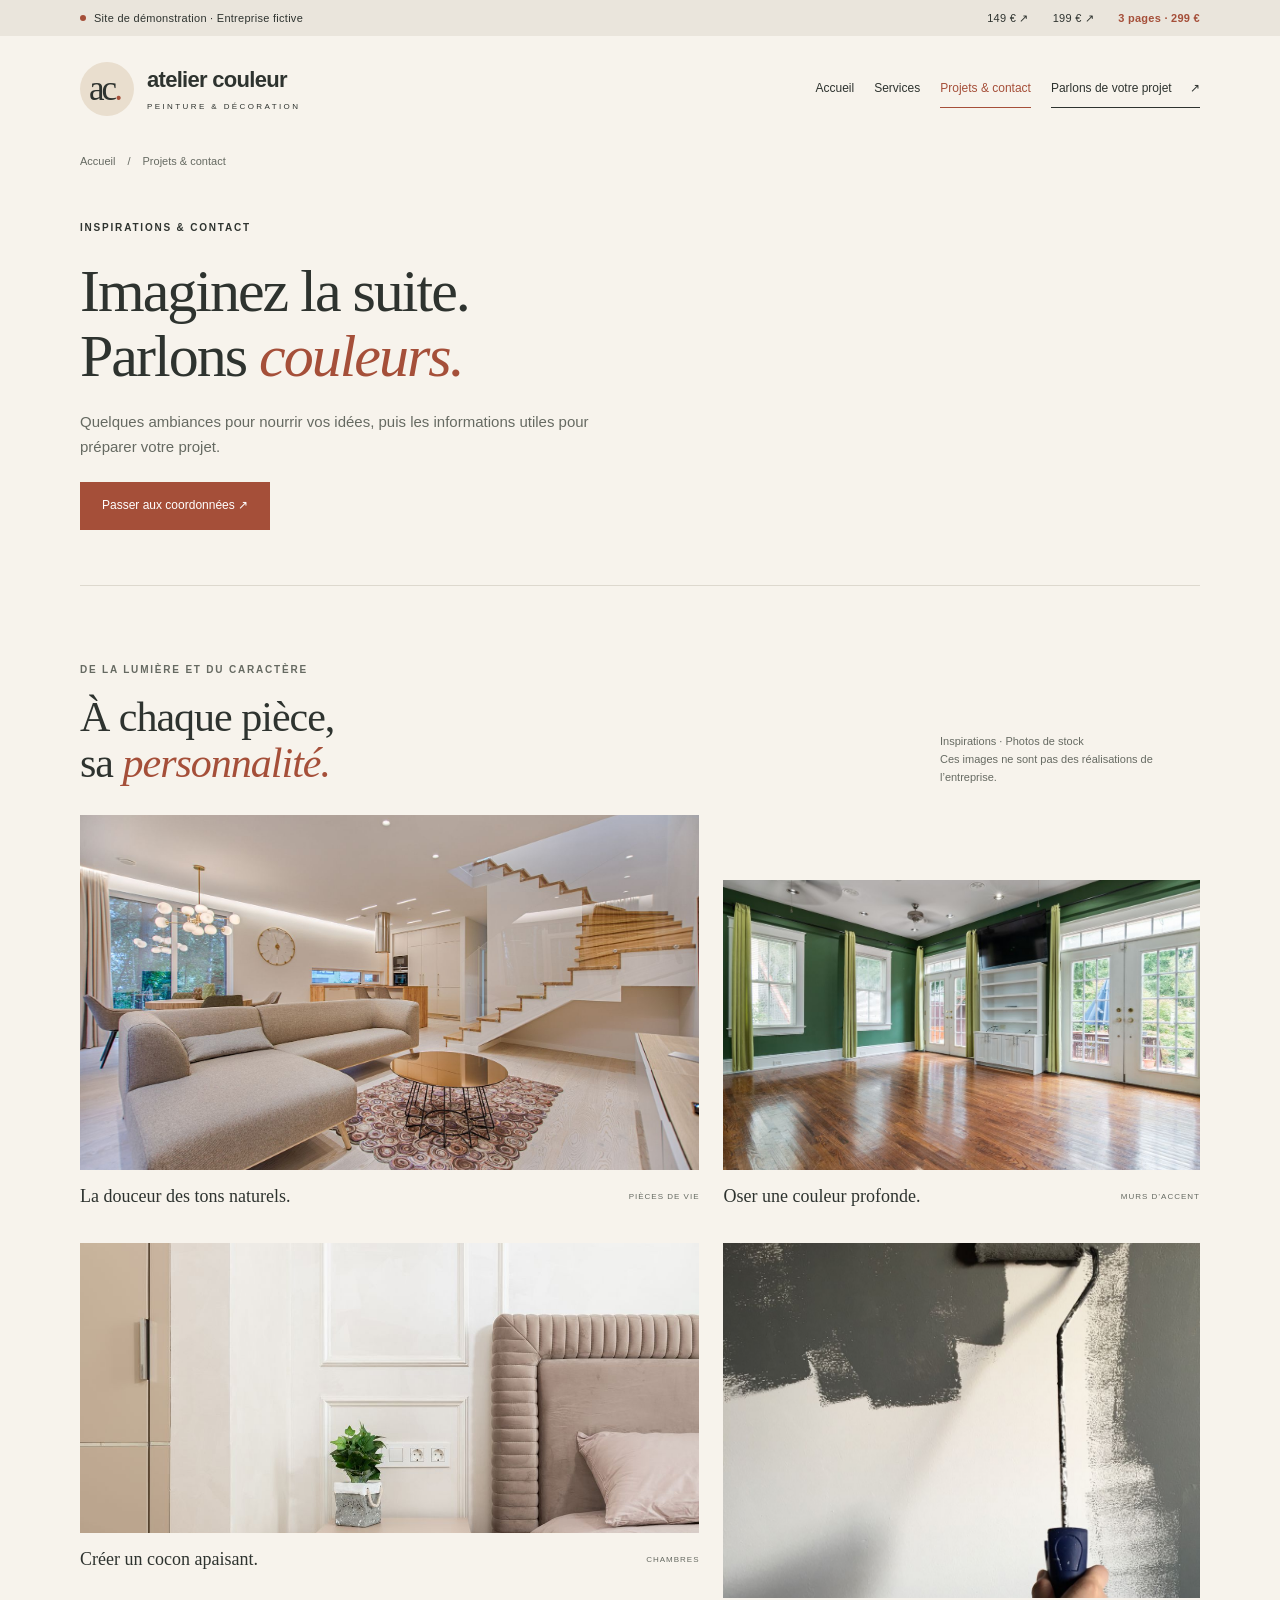
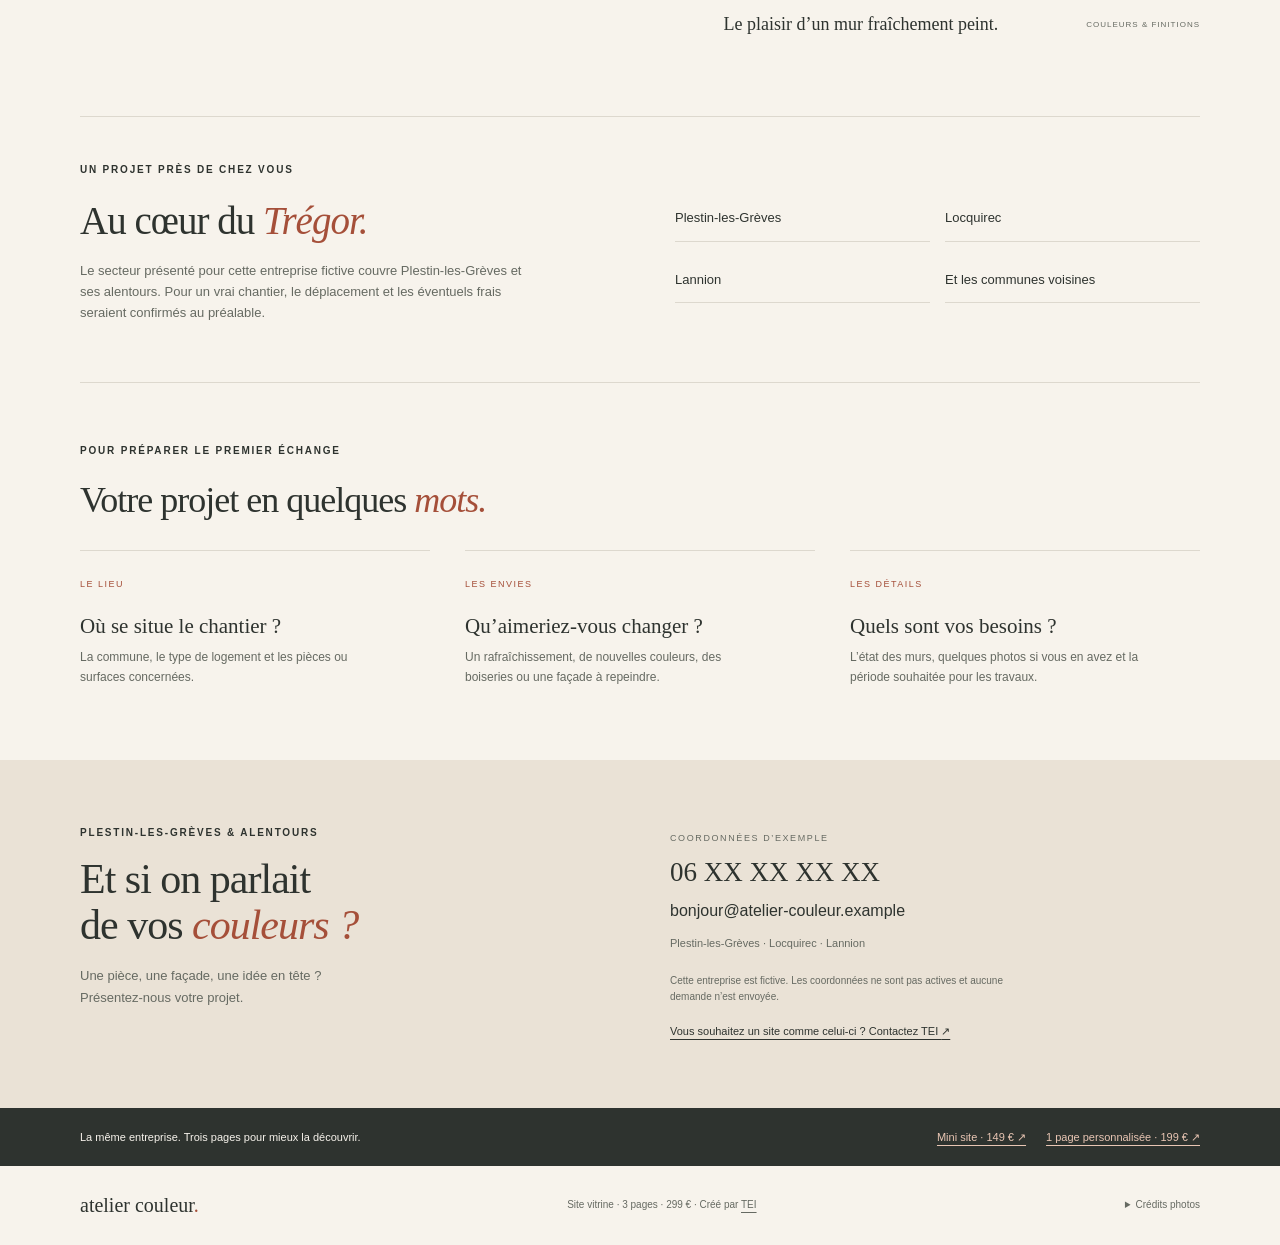
==== projets-contact.html @ 241e9d22 "Create three-page Atelier Couleur website demo" ====
<!doctype html>
<html lang="fr">
<head>
<meta charset="utf-8"><meta name="viewport" content="width=device-width, initial-scale=1">
<meta name="robots" content="noindex, nofollow">
<meta name="description" content="Atelier Couleur : démonstration d’un site vitrine de trois pages pour un peintre en bâtiment. Entreprise fictive, photos d’illustration.">
<meta name="theme-color" content="#f7f3ec">
<title>Atelier Couleur — Inspirations & contact · Peinture & décoration</title>
<link rel="icon" href="favicon.svg" type="image/svg+xml"><link rel="stylesheet" href="style.css">
</head>
<body>
<a class="skip" href="#main">Aller au contenu</a>
<div class="demo"><div class="wrap demo-inner"><span><span class="demo-dot"></span> Site de démonstration · Entreprise fictive</span><div class="demo-compare"><a href="https://ddelpha.github.io/atelier-couleur-mini/">149 € ↗</a><a href="https://ddelpha.github.io/atelier-couleur-personnalise/">199 € ↗</a><span class="current-package">3 pages · 299 €</span></div></div></div>
<header class="wrap header"><a class="brand" href="index.html" aria-label="Atelier Couleur, accueil"><span class="brand-icon" aria-hidden="true">ac<span>.</span></span><span>atelier couleur<small>PEINTURE & DÉCORATION</small></span></a><nav aria-label="Navigation principale"><a href="index.html" >Accueil</a><a href="services.html" >Services</a><a href="projets-contact.html" aria-current="page">Projets & contact</a><a class="nav-contact" href="projets-contact.html#contact">Parlons de votre projet <span aria-hidden="true">↗</span></a></nav></header>
<main id="main"><div class="wrap breadcrumb"><a href="index.html">Accueil</a><span aria-hidden="true">/</span><span>Projets & contact</span></div><section class="wrap page-intro"><p class="eyebrow">INSPIRATIONS & CONTACT</p><h1>Imaginez la suite.<br>Parlons <em>couleurs.</em></h1><p class="intro">Quelques ambiances pour nourrir vos idées, puis les informations utiles pour préparer votre projet.</p><a class="button" href="#contact">Passer aux coordonnées ↗</a></section><section class="wrap inspiration personalised-section" id="apercu"><div class="gallery-heading"><div><p class="eyebrow">DE LA LUMIÈRE ET DU CARACTÈRE</p><h2>À chaque pièce,<br>sa <em>personnalité.</em></h2></div><p>Inspirations · Photos de stock<br>Ces images ne sont pas des réalisations de l’entreprise.</p></div><div class="gallery expanded-gallery"><figure class="gallery-wide"><img src="images/interior.jpg" alt="Salon lumineux aux murs clairs et mobilier naturel — inspiration" width="1600" height="1029" loading="lazy"><figcaption><span>La douceur des tons naturels.</span><small>PIÈCES DE VIE</small></figcaption></figure><figure><img src="images/green-room.jpg" alt="Pièce vide avec murs verts et parquet en bois — inspiration" width="1200" height="800" loading="lazy"><figcaption><span>Oser une couleur profonde.</span><small>MURS D’ACCENT</small></figcaption></figure><figure><img src="images/bedroom.jpg" alt="Chambre aux teintes douces, lit et table de chevet — inspiration" width="1200" height="800" loading="lazy"><figcaption><span>Créer un cocon apaisant.</span><small>CHAMBRES</small></figcaption></figure><figure class="gallery-wide"><img src="images/roller.jpg" alt="Application de peinture grise au rouleau — photo d’illustration" width="1000" height="667" loading="lazy"><figcaption><span>Le plaisir d’un mur fraîchement peint.</span><small>COULEURS & FINITIONS</small></figcaption></figure></div></section>
<section class="wrap area-section"><div><p class="eyebrow">UN PROJET PRÈS DE CHEZ VOUS</p><h2>Au cœur du <em>Trégor.</em></h2><p>Le secteur présenté pour cette entreprise fictive couvre Plestin-les-Grèves et ses alentours. Pour un vrai chantier, le déplacement et les éventuels frais seraient confirmés au préalable.</p></div><div class="area-towns"><span>Plestin-les-Grèves</span><span>Locquirec</span><span>Lannion</span><span>Et les communes voisines</span></div></section><section class="wrap enquiry-prep"><p class="eyebrow">POUR PRÉPARER LE PREMIER ÉCHANGE</p><h2>Votre projet en quelques <em>mots.</em></h2><div class="process-steps"><article><span>LE LIEU</span><h3>Où se situe le chantier ?</h3><p>La commune, le type de logement et les pièces ou surfaces concernées.</p></article><article><span>LES ENVIES</span><h3>Qu’aimeriez-vous changer ?</h3><p>Un rafraîchissement, de nouvelles couleurs, des boiseries ou une façade à repeindre.</p></article><article><span>LES DÉTAILS</span><h3>Quels sont vos besoins ?</h3><p>L’état des murs, quelques photos si vous en avez et la période souhaitée pour les travaux.</p></article></div></section><section class="contact" id="contact"><div class="wrap contact-inner"><div><p class="eyebrow">PLESTIN-LES-GRÈVES & ALENTOURS</p><h2>Et si on parlait<br>de vos <em>couleurs ?</em></h2><p>Une pièce, une façade, une idée en tête ?<br>Présentez-nous votre projet.</p></div><div class="contact-details"><p class="contact-label">COORDONNÉES D’EXEMPLE</p><p class="contact-value">06 XX XX XX XX</p><p class="contact-email">bonjour@atelier-couleur.example</p><p class="contact-area">Plestin-les-Grèves · Locquirec · Lannion</p><p class="contact-demo">Cette entreprise est fictive. Les coordonnées ne sont pas actives et aucune demande n’est envoyée.</p><a class="real-link" href="https://treger-electricite-informatique.fr/contact.html#contact-form-title">Vous souhaitez un site comme celui-ci ? Contactez TEI <span aria-hidden="true">↗</span></a></div></div></section>
<aside class="compare-footer"><div class="wrap"><span>La même entreprise. Trois pages pour mieux la découvrir.</span><div><a href="https://ddelpha.github.io/atelier-couleur-mini/">Mini site · 149 € ↗</a><a href="https://ddelpha.github.io/atelier-couleur-personnalise/">1 page personnalisée · 199 € ↗</a></div></div></aside></main><footer class="wrap footer"><a class="footer-brand" href="index.html">atelier couleur<span>.</span></a><p>Site vitrine · 3 pages · 299 € · Créé par <a href="https://treger-electricite-informatique.fr/sites-web.html">TEI</a></p><details><summary>Crédits photos</summary><p>Photos de stock Pexels : <a href="https://www.pexels.com/photo/interior-design-of-a-house-1571460/">intérieur</a>, <a href="https://www.pexels.com/photo/man-painting-the-wall-6474471/">peinture</a>, <a href="https://www.pexels.com/photo/person-holding-paint-roller-while-painting-the-wall-994164/">rouleau</a>. <a href="https://www.pexels.com/photo/empty-living-room-with-wooden-floor-and-green-walls-5353938/">pièce verte</a>, <a href="https://www.pexels.com/photo/stylish-interior-of-bedroom-in-modern-apartment-6636262/">chambre</a>. Utilisées à titre d’illustration.</p></details></footer>
</body></html>
---- style.css ----
:root{--cream:#f7f3ec;--paper:#fffdf9;--ink:#2e332f;--muted:#666a62;--terra:#a54f39;--line:#ddd8ce;--sand:#e9dece}*{box-sizing:border-box}html{scroll-behavior:smooth;scroll-padding-top:24px}body{margin:0;background:var(--cream);color:var(--ink);font-family:Arial,Helvetica,sans-serif;font-size:16px;line-height:1.65}a{color:inherit;text-underline-offset:4px}a:focus-visible,summary:focus-visible{outline:3px solid var(--terra);outline-offset:5px}.wrap{width:min(1120px,calc(100% - 64px));margin:auto}.skip{position:absolute;top:-100px;background:white;padding:12px;z-index:5}.skip:focus{top:0}.demo{background:#eae5dc;font-size:11px;letter-spacing:.025em}.demo-inner{display:flex;justify-content:space-between;align-items:center;gap:16px;padding-block:9px}.demo-inner>span{display:flex;align-items:center;gap:8px}.demo a{text-decoration:none}.demo-dot{width:6px;height:6px;border-radius:50%;background:var(--terra)}.header{display:flex;align-items:center;justify-content:space-between;gap:24px;padding-block:26px}.brand{display:flex;align-items:center;gap:13px;text-decoration:none;font-weight:600;font-size:22px;letter-spacing:-.7px;line-height:1.2}.brand-icon{font-family:Georgia,serif;font-size:35px;background:var(--sand);width:54px;height:54px;display:flex;align-items:center;justify-content:center;border-radius:50%;font-weight:400;letter-spacing:-3px;padding-right:5px}.brand-icon span{color:var(--terra)}.brand small{display:block;font-size:8px;letter-spacing:2.4px;font-weight:400;margin-top:8px}.header nav{display:flex;gap:28px;align-items:center;font-size:12px}.header nav a{text-decoration:none}.nav-contact{border-bottom:1px solid var(--ink);padding-block:8px}.nav-contact span{margin-left:15px}.hero{display:grid;grid-template-columns:1fr 1fr;gap:44px;align-items:center;padding-block:32px 58px}.eyebrow{font-size:10px;font-weight:600;letter-spacing:1.8px;margin:0 0 22px;display:flex;align-items:center;gap:8px}.eyebrow>span{width:7px;height:7px;background:var(--terra);border-radius:50%}h1,h2,h3,p,figure{margin-top:0}h1,h2{font-family:Georgia,'Times New Roman',serif;font-weight:400;line-height:1.08;letter-spacing:-2px}h1{font-size:clamp(44px,4.7vw,64px);margin-bottom:22px}em{color:var(--terra);font-weight:400}.intro{font-size:15px;color:var(--muted);max-width:365px;margin-bottom:26px}.button{display:inline-flex;gap:32px;align-items:center;background:var(--terra);color:white;text-decoration:none;padding:13px 21px;font-size:12px;border:1px solid var(--terra)}.button:hover{background:#843d2b}.hero-note{font-size:11px;color:var(--muted);margin:10px 0 30px}.swatches{display:flex;align-items:center;gap:5px}.swatches>span{background:var(--swatch);width:24px;height:24px;border-radius:50%;border:1px solid #0000000d}.swatches small{margin-left:10px;font-size:10px;color:var(--muted)}.hero-image{margin:0;position:relative;height:440px}.hero-image img{width:100%;height:100%;object-fit:cover;object-position:47% center;border-radius:120px 3px 3px 3px}.hero-image figcaption{position:absolute;left:24px;right:24px;bottom:20px;display:flex;justify-content:space-between;align-items:center;gap:14px;background:var(--paper);padding:13px 18px;font-family:Georgia,serif;font-size:15px}.hero-image figcaption>span:last-child{font-family:Arial;font-size:20px;color:var(--terra)}.services{border-top:1px solid var(--line);display:grid;grid-template-columns:1fr 1fr;gap:60px;padding-block:48px}.section-intro .eyebrow{margin-bottom:15px}h2{font-size:36px;margin-bottom:17px;letter-spacing:-1px}.section-intro>p:last-child{font-size:13px;color:var(--muted);max-width:360px;margin-bottom:0}.service-list article{display:flex;gap:18px;border-bottom:1px solid var(--line);padding:18px 0}.service-list article:first-child{padding-top:0}.number{font-size:10px;color:var(--terra);padding-top:4px}h3{font-size:15px;font-weight:500;margin-bottom:5px}.service-list p{font-size:12px;color:var(--muted);margin-bottom:0;max-width:345px}.service-mark{margin-left:auto;color:var(--terra);font-size:18px}.inspiration{padding-block:10px 55px}.gallery-heading{display:flex;justify-content:space-between;align-items:baseline;gap:16px;margin-bottom:18px}.gallery-heading h2{font-size:28px;margin:0}.gallery-heading p{font-size:10px;color:var(--muted);margin:0}.gallery{display:grid;grid-template-columns:1.2fr 1fr;gap:22px}.gallery figure{margin:0}.gallery img{width:100%;height:240px;object-fit:cover;display:block}.gallery figure:first-child img{object-position:center 50%}.gallery figcaption{display:flex;justify-content:space-between;align-items:center;gap:10px;padding-top:12px;font-family:Georgia,serif;font-size:17px}.gallery figcaption small{font-family:Arial;font-size:8px;letter-spacing:1px;color:var(--muted)}.contact{background:#eae2d6}.contact-inner{display:grid;grid-template-columns:1fr 1fr;gap:60px;padding-block:43px}.contact h2{font-size:42px}.contact .eyebrow{margin-bottom:16px}.contact p:not(.eyebrow){margin-bottom:10px}.contact-inner>div:first-child>p:last-child{font-size:13px;color:var(--muted)}.contact-details{padding-top:6px}.contact-label{font-size:9px;letter-spacing:1.6px;color:var(--muted)}.contact-value{font-family:Georgia,serif;font-size:27px;line-height:1.2}.contact-email{font-size:16px;overflow-wrap:anywhere}.contact-area{font-size:11px;color:var(--muted)}.contact-demo{font-size:10px;color:var(--muted);max-width:350px;margin-top:20px}.real-link{display:inline-block;font-size:11px;margin-top:6px}.footer{padding-block:23px;display:flex;gap:20px;align-items:center;justify-content:space-between;font-size:10px;color:var(--muted)}.footer p{margin:0}.footer-brand{font-family:Georgia,serif;font-size:20px;color:var(--ink)}.footer-brand>span{color:var(--terra)}.footer details{position:relative}.footer summary{cursor:pointer}.footer details p{position:absolute;bottom:28px;right:0;background:var(--paper);border:1px solid var(--line);padding:16px;width:260px;box-shadow:0 3px 20px #0001}@media(min-width:1500px){.hero{padding-top:45px}}@media(max-width:800px){.wrap{width:calc(100% - 40px)}.header nav{gap:18px}.header nav>a:not(.nav-contact){display:none}.hero{gap:24px}.hero-image{height:370px}h1{font-size:44px}.services,.contact-inner{gap:30px}.gallery-heading{display:block}.gallery-heading p{margin-top:8px}.gallery figcaption{align-items:flex-start;flex-direction:column;gap:0}.gallery img{height:210px}}@media(max-width:580px){.demo-inner{flex-wrap:wrap;gap:3px;font-size:9px;padding-block:7px}.header{padding-block:20px}.brand{font-size:19px;gap:9px}.brand-icon{width:43px;height:43px;font-size:29px}.brand small{font-size:6px;letter-spacing:1.9px}.header nav{font-size:10px}.nav-contact{max-width:100px;line-height:1.45}.nav-contact span{margin-left:0}.hero{grid-template-columns:1fr;padding-top:15px;padding-bottom:33px;gap:28px}h1{font-size:48px}.hero-copy .eyebrow{font-size:9px}.intro{max-width:100%}.swatches{margin-top:22px}.hero-note{margin-bottom:15px}.hero-image{height:305px}.hero-image img{border-top-left-radius:85px}.hero-image figcaption{left:15px;right:15px;bottom:15px;font-size:14px}.services{grid-template-columns:1fr;gap:25px;padding-block:32px}.section-intro>p:last-child{max-width:100%}.gallery{gap:13px;grid-template-columns:1fr 1fr}.gallery img{height:175px}.gallery figcaption{font-size:15px;line-height:1.4}.gallery figcaption small{font-size:7px;margin-top:5px}.gallery-heading h2{font-size:27px}.inspiration{padding-bottom:32px}.contact-inner{grid-template-columns:1fr;gap:20px;padding-block:32px}.contact h2{font-size:40px}.contact-details{border-top:1px solid #cbc3b6;padding-top:20px}.footer{flex-wrap:wrap;gap:10px}.footer>p{order:3;width:100%}.footer details p{width:240px}}@media(prefers-reduced-motion:reduce){html{scroll-behavior:auto}}
/* Personalised one-page edition: same identity, more space for the business. */
.demo-compare{display:flex;align-items:center;gap:24px}.current-package{color:var(--terra);font-weight:600}.header nav{gap:22px}.hero{padding-bottom:65px;gap:54px}.hero-image{height:490px}.hero-image img{border-radius:150px 4px 4px 4px}.hero-image figcaption{padding:20px 22px;font-size:19px;line-height:1.4}.care-strip{background:var(--ink);color:var(--cream)}.care-strip .wrap{display:flex;align-items:center;justify-content:space-between;gap:25px;padding-block:19px;font-size:12px}.care-strip span{font-family:Georgia,serif;font-size:20px}.care-strip p{margin:0}.care-strip p:before{content:'·';color:#dbaa8e;margin-right:14px}.personalised-section{padding-block:76px}.services{border-top:0;gap:80px;grid-template-columns:.85fr 1.15fr}.section-intro h2{font-size:40px}.section-intro>p:last-of-type{font-size:14px;max-width:350px}.text-link{display:inline-block;margin-top:25px;font-size:12px}.service-list article{padding-block:25px}.service-list h3{font-family:Georgia,serif;font-size:23px;line-height:1.2}.service-list p{font-size:13px;max-width:none;line-height:1.8}.service-list ul{display:flex;gap:6px;flex-wrap:wrap;list-style:none;padding:0;margin:13px 0 0}.service-list li{background:#eae5dc;padding:4px 9px;font-size:9px;color:#54584f}.about-band{background:#eae2d6}.about-layout{display:grid;grid-template-columns:1fr 1fr;gap:75px;align-items:center;padding-block:60px}.about-layout figure{margin:0}.about-layout img{height:410px;width:100%;object-fit:cover;display:block;border-radius:3px 100px 3px 3px}.about-layout figcaption{font-size:9px;color:var(--muted);margin-top:8px}.about-copy h2{font-size:39px}.about-copy>p:not(.eyebrow){font-size:13px;color:#555c52;line-height:1.85}.about-signature{display:flex;gap:13px;align-items:center;margin-top:25px;font-size:15px}.about-signature small{display:block;font-size:8px;letter-spacing:1px;margin-top:3px}.about-signature .brand-icon{background:var(--cream)}.gallery-heading{align-items:flex-end;margin-bottom:28px}.gallery-heading h2{font-size:42px;line-height:1.1}.gallery-heading .eyebrow{margin-bottom:16px}.gallery-heading>p{max-width:260px;font-size:11px}.expanded-gallery{grid-template-columns:1.3fr 1fr;gap:32px 24px}.expanded-gallery figure:nth-child(3){grid-column:1}.expanded-gallery img{height:290px}.expanded-gallery figure:first-child img,.expanded-gallery figure:last-child img{height:355px}.expanded-gallery figure:nth-child(2){padding-top:65px}.expanded-gallery figure:nth-child(3){align-self:start}.expanded-gallery figcaption{font-size:18px}.expanded-gallery figcaption small{font-size:8px}.process{border-top:1px solid var(--line);padding-top:50px}.process-heading{display:flex;justify-content:space-between;align-items:baseline;gap:30px;margin-bottom:20px}.process-heading h2{font-size:37px}.process-steps{display:grid;grid-template-columns:repeat(3,1fr);gap:35px}.process-steps article{border-top:1px solid var(--line);padding-top:18px}.process-steps span{font-size:9px;letter-spacing:1.5px;color:var(--terra)}.process-steps h3{font-family:Georgia,serif;font-size:21px;margin-top:13px}.process-steps p{font-size:12px;color:var(--muted);max-width:290px}.faq-band{background:#eeebe4}.faq-layout{display:grid;grid-template-columns:1fr 1.1fr;gap:70px;padding-block:65px}.faq-layout h2{font-size:38px}.faq-layout>div>p:not(.eyebrow){font-size:12px;color:var(--muted)}.faq-list details{border-bottom:1px solid #d3cec4}.faq-list summary{list-style:none;cursor:pointer;display:flex;justify-content:space-between;gap:20px;padding:18px 0;font-size:14px}.faq-list summary::-webkit-details-marker{display:none}.faq-list summary:after{content:'+';color:var(--terra);font-size:20px;line-height:1}.faq-list details[open] summary:after{content:'−'}.faq-list details p{font-size:12px;color:var(--muted);line-height:1.85;padding-bottom:6px}.contact-inner{padding-block:65px}.compare-footer{background:var(--ink);color:var(--cream)}.compare-footer .wrap{display:flex;justify-content:space-between;gap:20px;padding-block:20px;font-size:11px}.compare-footer a{color:#e9c6b4}@media(max-width:850px){.header nav{gap:18px}.header nav>a[href="#apropos"]{display:none}.hero{gap:30px}.hero-image{height:420px}.services{gap:35px}.about-layout{gap:35px}.about-copy h2,.section-intro h2{font-size:34px}.expanded-gallery figcaption{flex-direction:column;align-items:flex-start;gap:3px}.faq-layout{gap:35px}}@media(max-width:580px){.demo-inner{gap:5px}.demo-compare{gap:15px;font-size:8px}.header nav{font-size:10px}.hero{padding-bottom:35px;gap:28px}.hero-image{height:330px}.hero-image img{border-top-left-radius:90px}.hero-image figcaption{font-size:17px;padding:15px}.care-strip .wrap{display:grid;grid-template-columns:1fr 1fr;gap:10px 8px;padding-block:18px;font-size:10px}.care-strip span{font-size:17px}.care-strip p:before{margin-right:7px}.personalised-section{padding-block:40px}.services{grid-template-columns:1fr;gap:30px}.section-intro h2{font-size:35px}.service-list article{padding-block:23px}.service-list h3{font-size:23px}.about-layout{grid-template-columns:1fr;padding-block:35px;gap:28px}.about-layout img{height:290px;border-top-right-radius:80px}.about-copy h2{font-size:34px}.gallery-heading h2{font-size:35px}.gallery-heading>p{margin-top:15px}.expanded-gallery{gap:25px;grid-template-columns:1fr}.expanded-gallery figure:nth-child(n){padding:0;margin:0;grid-column:auto}.expanded-gallery figure:nth-child(n) img{height:240px}.expanded-gallery figcaption{flex-direction:row;align-items:baseline;font-size:17px;gap:10px}.expanded-gallery figcaption small{font-size:7px;white-space:nowrap}.process-heading{display:block}.process-heading h2{font-size:34px}.process-steps{grid-template-columns:1fr;gap:20px}.process-steps p{max-width:100%;margin-bottom:0}.faq-layout{grid-template-columns:1fr;padding-block:40px;gap:20px}.faq-layout h2{font-size:34px}.faq-list summary{font-size:14px}.contact-inner{padding-block:40px}.compare-footer .wrap{display:block;font-size:10px}.compare-footer a{display:block;margin-top:8px}.footer{font-size:9px}}
/* Three-page edition: shared identity, dedicated services and projects pages. */
.header nav{gap:20px}.header nav a[aria-current=page]{color:var(--terra);border-bottom:1px solid var(--terra)}.header nav a:not(.nav-contact){padding-block:8px}.footer-brand{text-decoration:none}.compare-footer .wrap>div{display:flex;gap:20px}.breadcrumb{display:flex;gap:12px;font-size:11px;color:var(--muted);padding-top:10px}.breadcrumb a{text-decoration:none}.page-intro{padding-block:50px 55px;border-bottom:1px solid var(--line)}.page-intro h1{font-size:60px}.page-intro .intro{max-width:520px;margin-bottom:22px}.page-jumps{display:flex;gap:25px;font-size:12px}.home-service-grid{display:grid;grid-template-columns:repeat(3,1fr);gap:35px;margin-top:32px}.home-service-grid article{border-top:1px solid var(--line);padding-top:20px}.home-service-grid h3{font-family:Georgia,serif;font-size:25px;margin-top:14px}.home-service-grid p{font-size:13px;color:var(--muted)}.home-service-grid a{font-size:11px}.home-preview{display:grid;grid-template-columns:1fr 1fr;align-items:center;gap:65px}.preview-photo img{width:100%;height:350px;object-fit:cover;border-radius:90px 3px 3px 3px;display:block}.home-preview h2{font-size:39px}.home-preview p:not(.eyebrow){font-size:13px;color:var(--muted)}.home-preview small{display:block;font-size:9px;color:var(--muted);margin-top:15px}.home-cta{background:#eae2d6}.home-cta .wrap{display:flex;gap:35px;justify-content:space-between;align-items:center;padding-block:45px}.home-cta h2{font-size:38px;margin-bottom:10px}.home-cta p:last-child{font-size:12px;color:var(--muted);margin:0}.service-detail{display:grid;grid-template-columns:1fr 1fr;gap:65px;align-items:center;padding-block:65px}.service-detail figure{margin:0}.service-detail img{width:100%;height:410px;object-fit:cover;display:block;border-radius:3px 85px 3px 3px}.service-detail figcaption{font-size:9px;color:var(--muted);margin-top:8px}.service-detail h2,.exterior-layout h2{font-size:39px}.service-detail p:not(.eyebrow),.exterior-layout p:not(.eyebrow){font-size:13px;color:var(--muted)}.detail-list{list-style:none;padding:0;margin:20px 0 0;font-size:12px}.detail-list li{border-top:1px solid var(--line);padding:9px 0 9px 20px;position:relative}.detail-list li:before{content:'·';position:absolute;left:3px;color:var(--terra);font-weight:bold}.exterior-band{background:#eae2d6}.exterior-layout{display:grid;grid-template-columns:1.15fr .85fr;gap:90px;padding-block:60px;align-items:center}.exterior-layout .detail-list li{border-color:#d5cbbd}.material-note{border:1px solid #cfc4b5;padding:30px;background:#f7f3ec80}.big-number{font-family:Georgia,serif;font-size:72px;line-height:1;color:#a54f3960}.material-note h3{font-family:Georgia,serif;font-size:30px;margin-block:15px}.material-note p:last-child{margin-bottom:0}.area-section{display:grid;grid-template-columns:1fr 1fr;gap:70px;padding-block:45px;border-top:1px solid var(--line);border-bottom:1px solid var(--line);align-items:center}.area-section h2{font-size:39px}.area-section p:not(.eyebrow){font-size:13px;color:var(--muted);max-width:450px}.area-towns{display:grid;grid-template-columns:1fr 1fr;gap:15px;font-size:13px}.area-towns span{border-bottom:1px solid var(--line);padding-block:12px}.enquiry-prep{padding-block:60px}.enquiry-prep h2{font-size:36px;margin-bottom:30px}@media(max-width:850px){.header nav{gap:13px;font-size:11px}.header .brand{font-size:20px}.home-preview,.service-detail{gap:30px}.exterior-layout{gap:35px}.area-section{gap:35px}.home-service-grid{gap:20px}.home-service-grid h3{font-size:22px}}@media(max-width:580px){.header{flex-wrap:wrap;gap:16px}.header nav{width:100%;display:flex;justify-content:space-between;font-size:11px;gap:14px;border-top:1px solid var(--line);padding-top:6px}.header nav>a:not(.nav-contact){display:block}.header nav .nav-contact{display:none}.header .brand{font-size:19px}.demo-compare{gap:15px}.page-intro{padding-block:30px 35px}.page-intro h1{font-size:46px}.page-jumps{gap:18px;font-size:11px}.home-service-grid{grid-template-columns:1fr;gap:25px;margin-top:25px}.home-service-grid h3{font-size:25px}.home-preview,.service-detail,.exterior-layout,.area-section{grid-template-columns:1fr;gap:28px}.preview-photo img{height:270px}.home-preview h2{font-size:34px}.home-cta .wrap{display:block;padding-block:35px}.home-cta .button{margin-top:25px}.home-cta h2{font-size:34px}.service-detail{padding-block:40px}.service-detail img{height:280px}.service-detail h2,.exterior-layout h2{font-size:34px}.exterior-layout{padding-block:35px}.material-note{padding:25px}.area-section{padding-block:35px}.area-section h2{font-size:34px}.area-towns{font-size:12px;gap:12px}.enquiry-prep{padding-block:40px}.enquiry-prep h2{font-size:32px}.compare-footer .wrap>div{display:flex;flex-wrap:wrap;gap:8px 20px}.compare-footer a{display:inline-block}.gallery-heading h2{font-size:34px}}
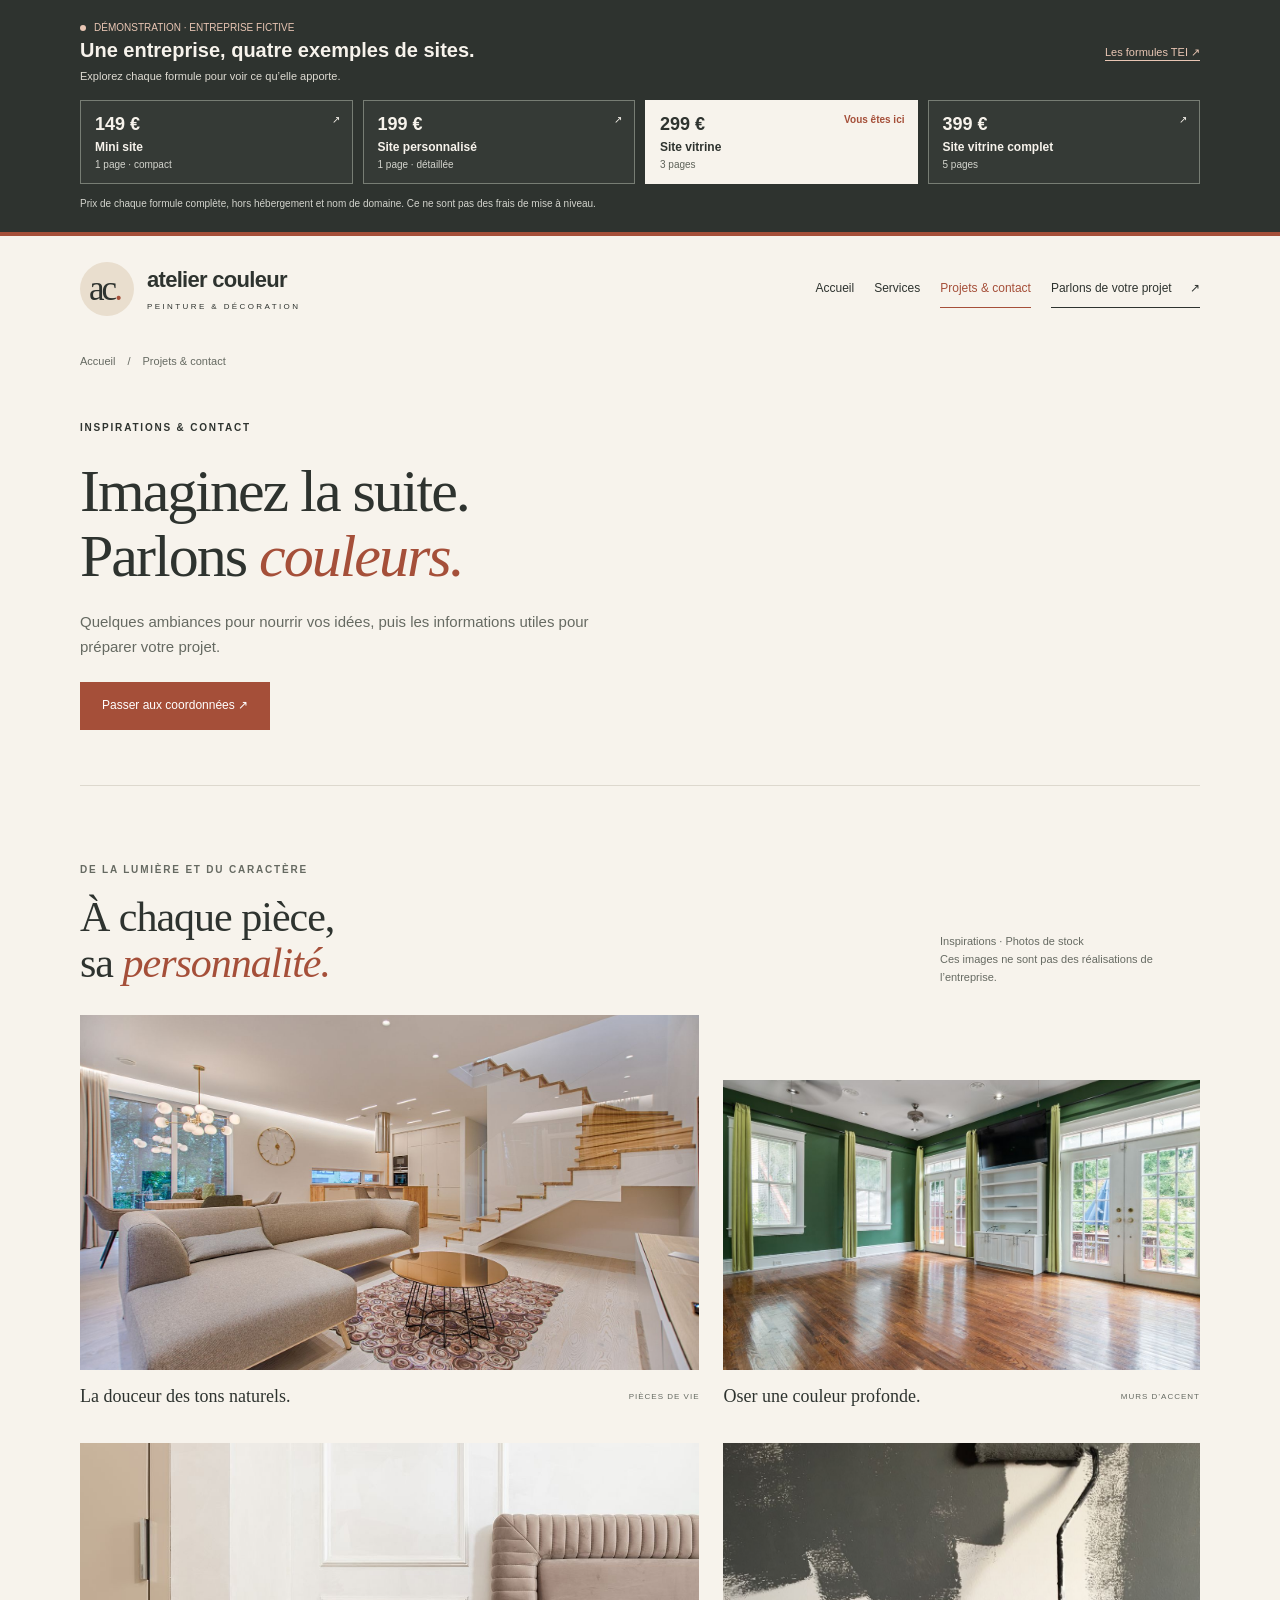
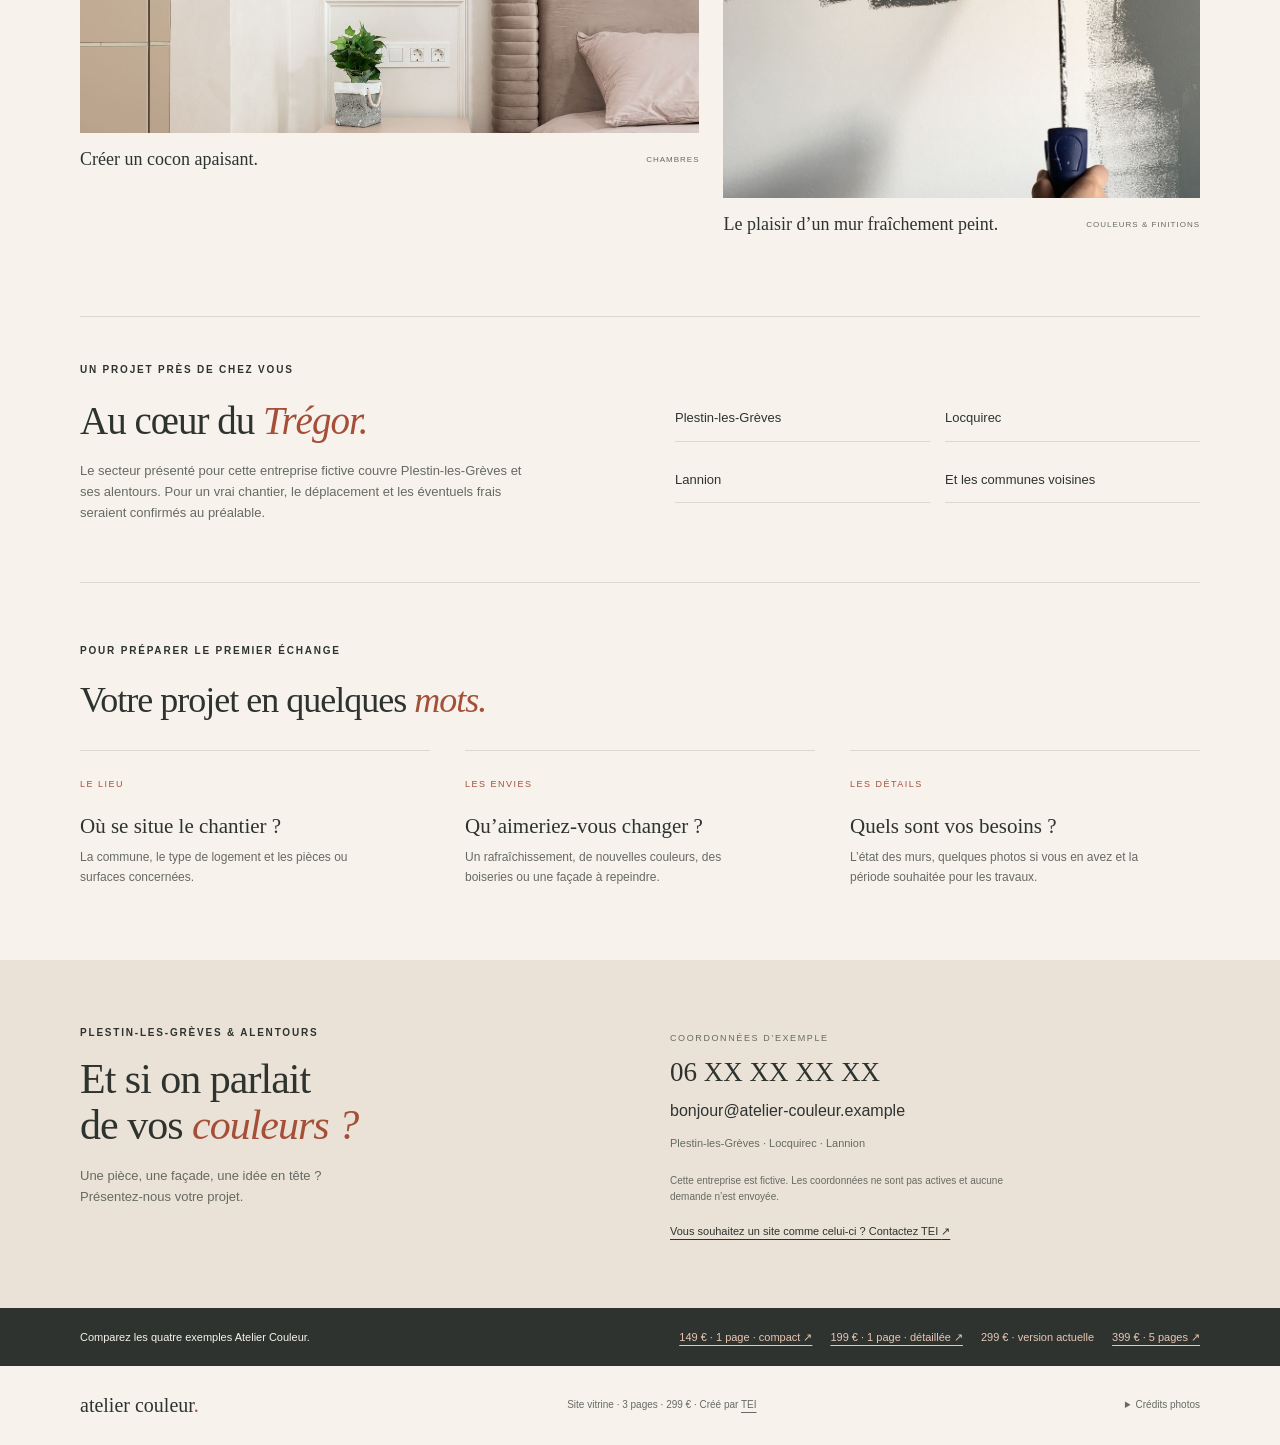
==== commit fd58a19a: "Make all four website examples prominent and linked" ====
--- a/projets-contact.html
+++ b/projets-contact.html
@@ -10,9 +10,9 @@
 </head>
 <body>
 <a class="skip" href="#main">Aller au contenu</a>
-<div class="demo"><div class="wrap demo-inner"><span><span class="demo-dot"></span> Site de démonstration · Entreprise fictive</span><div class="demo-compare"><a href="https://ddelpha.github.io/atelier-couleur-mini/">149 € ↗</a><a href="https://ddelpha.github.io/atelier-couleur-personnalise/">199 € ↗</a><span class="current-package">3 pages · 299 €</span></div></div></div>
+<aside class="demo" aria-label="Comparer les exemples de sites web"><div class="wrap demo-inner"><div class="demo-heading"><div><span class="demo-label"><span class="demo-dot"></span>DÉMONSTRATION · ENTREPRISE FICTIVE</span><strong class="demo-title">Une entreprise, quatre exemples de sites.</strong><p>Explorez chaque formule pour voir ce qu’elle apporte.</p></div><a class="demo-offer" href="https://treger-electricite-informatique.fr/sites-web.html">Les formules TEI ↗</a></div><nav class="demo-package-links" aria-label="Exemples par formule"><a class="package-option" href="https://ddelpha.github.io/atelier-couleur-mini/"><span class="package-indicator" aria-hidden="true">↗</span><strong>149 €</strong><span class="package-name">Mini site</span><small>1 page · compact</small></a><a class="package-option" href="https://ddelpha.github.io/atelier-couleur-personnalise/"><span class="package-indicator" aria-hidden="true">↗</span><strong>199 €</strong><span class="package-name">Site personnalisé</span><small>1 page · détaillée</small></a><span class="package-option" aria-current="page"><span class="package-indicator">Vous êtes ici</span><strong>299 €</strong><span class="package-name">Site vitrine</span><small>3 pages</small></span><a class="package-option" href="https://ddelpha.github.io/atelier-couleur-5-pages/"><span class="package-indicator" aria-hidden="true">↗</span><strong>399 €</strong><span class="package-name">Site vitrine complet</span><small>5 pages</small></a></nav><p class="demo-explanation">Prix de chaque formule complète, hors hébergement et nom de domaine. Ce ne sont pas des frais de mise à niveau.</p></div></aside>
 <header class="wrap header"><a class="brand" href="index.html" aria-label="Atelier Couleur, accueil"><span class="brand-icon" aria-hidden="true">ac<span>.</span></span><span>atelier couleur<small>PEINTURE & DÉCORATION</small></span></a><nav aria-label="Navigation principale"><a href="index.html" >Accueil</a><a href="services.html" >Services</a><a href="projets-contact.html" aria-current="page">Projets & contact</a><a class="nav-contact" href="projets-contact.html#contact">Parlons de votre projet <span aria-hidden="true">↗</span></a></nav></header>
 <main id="main"><div class="wrap breadcrumb"><a href="index.html">Accueil</a><span aria-hidden="true">/</span><span>Projets & contact</span></div><section class="wrap page-intro"><p class="eyebrow">INSPIRATIONS & CONTACT</p><h1>Imaginez la suite.<br>Parlons <em>couleurs.</em></h1><p class="intro">Quelques ambiances pour nourrir vos idées, puis les informations utiles pour préparer votre projet.</p><a class="button" href="#contact">Passer aux coordonnées ↗</a></section><section class="wrap inspiration personalised-section" id="apercu"><div class="gallery-heading"><div><p class="eyebrow">DE LA LUMIÈRE ET DU CARACTÈRE</p><h2>À chaque pièce,<br>sa <em>personnalité.</em></h2></div><p>Inspirations · Photos de stock<br>Ces images ne sont pas des réalisations de l’entreprise.</p></div><div class="gallery expanded-gallery"><figure class="gallery-wide"><img src="images/interior.jpg" alt="Salon lumineux aux murs clairs et mobilier naturel — inspiration" width="1600" height="1029" loading="lazy"><figcaption><span>La douceur des tons naturels.</span><small>PIÈCES DE VIE</small></figcaption></figure><figure><img src="images/green-room.jpg" alt="Pièce vide avec murs verts et parquet en bois — inspiration" width="1200" height="800" loading="lazy"><figcaption><span>Oser une couleur profonde.</span><small>MURS D’ACCENT</small></figcaption></figure><figure><img src="images/bedroom.jpg" alt="Chambre aux teintes douces, lit et table de chevet — inspiration" width="1200" height="800" loading="lazy"><figcaption><span>Créer un cocon apaisant.</span><small>CHAMBRES</small></figcaption></figure><figure class="gallery-wide"><img src="images/roller.jpg" alt="Application de peinture grise au rouleau — photo d’illustration" width="1000" height="667" loading="lazy"><figcaption><span>Le plaisir d’un mur fraîchement peint.</span><small>COULEURS & FINITIONS</small></figcaption></figure></div></section>
 <section class="wrap area-section"><div><p class="eyebrow">UN PROJET PRÈS DE CHEZ VOUS</p><h2>Au cœur du <em>Trégor.</em></h2><p>Le secteur présenté pour cette entreprise fictive couvre Plestin-les-Grèves et ses alentours. Pour un vrai chantier, le déplacement et les éventuels frais seraient confirmés au préalable.</p></div><div class="area-towns"><span>Plestin-les-Grèves</span><span>Locquirec</span><span>Lannion</span><span>Et les communes voisines</span></div></section><section class="wrap enquiry-prep"><p class="eyebrow">POUR PRÉPARER LE PREMIER ÉCHANGE</p><h2>Votre projet en quelques <em>mots.</em></h2><div class="process-steps"><article><span>LE LIEU</span><h3>Où se situe le chantier ?</h3><p>La commune, le type de logement et les pièces ou surfaces concernées.</p></article><article><span>LES ENVIES</span><h3>Qu’aimeriez-vous changer ?</h3><p>Un rafraîchissement, de nouvelles couleurs, des boiseries ou une façade à repeindre.</p></article><article><span>LES DÉTAILS</span><h3>Quels sont vos besoins ?</h3><p>L’état des murs, quelques photos si vous en avez et la période souhaitée pour les travaux.</p></article></div></section><section class="contact" id="contact"><div class="wrap contact-inner"><div><p class="eyebrow">PLESTIN-LES-GRÈVES & ALENTOURS</p><h2>Et si on parlait<br>de vos <em>couleurs ?</em></h2><p>Une pièce, une façade, une idée en tête ?<br>Présentez-nous votre projet.</p></div><div class="contact-details"><p class="contact-label">COORDONNÉES D’EXEMPLE</p><p class="contact-value">06 XX XX XX XX</p><p class="contact-email">bonjour@atelier-couleur.example</p><p class="contact-area">Plestin-les-Grèves · Locquirec · Lannion</p><p class="contact-demo">Cette entreprise est fictive. Les coordonnées ne sont pas actives et aucune demande n’est envoyée.</p><a class="real-link" href="https://treger-electricite-informatique.fr/contact.html#contact-form-title">Vous souhaitez un site comme celui-ci ? Contactez TEI <span aria-hidden="true">↗</span></a></div></div></section>
-<aside class="compare-footer"><div class="wrap"><span>La même entreprise. Trois pages pour mieux la découvrir.</span><div><a href="https://ddelpha.github.io/atelier-couleur-mini/">Mini site · 149 € ↗</a><a href="https://ddelpha.github.io/atelier-couleur-personnalise/">1 page personnalisée · 199 € ↗</a></div></div></aside></main><footer class="wrap footer"><a class="footer-brand" href="index.html">atelier couleur<span>.</span></a><p>Site vitrine · 3 pages · 299 € · Créé par <a href="https://treger-electricite-informatique.fr/sites-web.html">TEI</a></p><details><summary>Crédits photos</summary><p>Photos de stock Pexels : <a href="https://www.pexels.com/photo/interior-design-of-a-house-1571460/">intérieur</a>, <a href="https://www.pexels.com/photo/man-painting-the-wall-6474471/">peinture</a>, <a href="https://www.pexels.com/photo/person-holding-paint-roller-while-painting-the-wall-994164/">rouleau</a>. <a href="https://www.pexels.com/photo/empty-living-room-with-wooden-floor-and-green-walls-5353938/">pièce verte</a>, <a href="https://www.pexels.com/photo/stylish-interior-of-bedroom-in-modern-apartment-6636262/">chambre</a>. Utilisées à titre d’illustration.</p></details></footer>
+<aside class="compare-footer"><div class="wrap"><span>Comparez les quatre exemples Atelier Couleur.</span><div><a href="https://ddelpha.github.io/atelier-couleur-mini/">149 € · 1 page · compact ↗</a><a href="https://ddelpha.github.io/atelier-couleur-personnalise/">199 € · 1 page · détaillée ↗</a><span class="comparison-current">299 € · version actuelle</span><a href="https://ddelpha.github.io/atelier-couleur-5-pages/">399 € · 5 pages ↗</a></div></div></aside></main><footer class="wrap footer"><a class="footer-brand" href="index.html">atelier couleur<span>.</span></a><p>Site vitrine · 3 pages · 299 € · Créé par <a href="https://treger-electricite-informatique.fr/sites-web.html">TEI</a></p><details><summary>Crédits photos</summary><p>Photos de stock Pexels : <a href="https://www.pexels.com/photo/interior-design-of-a-house-1571460/">intérieur</a>, <a href="https://www.pexels.com/photo/man-painting-the-wall-6474471/">peinture</a>, <a href="https://www.pexels.com/photo/person-holding-paint-roller-while-painting-the-wall-994164/">rouleau</a>. <a href="https://www.pexels.com/photo/empty-living-room-with-wooden-floor-and-green-walls-5353938/">pièce verte</a>, <a href="https://www.pexels.com/photo/stylish-interior-of-bedroom-in-modern-apartment-6636262/">chambre</a>. Utilisées à titre d’illustration.</p></details></footer>
 </body></html>
--- a/style.css
+++ b/style.css
@@ -3,3 +3,6 @@
 .demo-compare{display:flex;align-items:center;gap:24px}.current-package{color:var(--terra);font-weight:600}.header nav{gap:22px}.hero{padding-bottom:65px;gap:54px}.hero-image{height:490px}.hero-image img{border-radius:150px 4px 4px 4px}.hero-image figcaption{padding:20px 22px;font-size:19px;line-height:1.4}.care-strip{background:var(--ink);color:var(--cream)}.care-strip .wrap{display:flex;align-items:center;justify-content:space-between;gap:25px;padding-block:19px;font-size:12px}.care-strip span{font-family:Georgia,serif;font-size:20px}.care-strip p{margin:0}.care-strip p:before{content:'·';color:#dbaa8e;margin-right:14px}.personalised-section{padding-block:76px}.services{border-top:0;gap:80px;grid-template-columns:.85fr 1.15fr}.section-intro h2{font-size:40px}.section-intro>p:last-of-type{font-size:14px;max-width:350px}.text-link{display:inline-block;margin-top:25px;font-size:12px}.service-list article{padding-block:25px}.service-list h3{font-family:Georgia,serif;font-size:23px;line-height:1.2}.service-list p{font-size:13px;max-width:none;line-height:1.8}.service-list ul{display:flex;gap:6px;flex-wrap:wrap;list-style:none;padding:0;margin:13px 0 0}.service-list li{background:#eae5dc;padding:4px 9px;font-size:9px;color:#54584f}.about-band{background:#eae2d6}.about-layout{display:grid;grid-template-columns:1fr 1fr;gap:75px;align-items:center;padding-block:60px}.about-layout figure{margin:0}.about-layout img{height:410px;width:100%;object-fit:cover;display:block;border-radius:3px 100px 3px 3px}.about-layout figcaption{font-size:9px;color:var(--muted);margin-top:8px}.about-copy h2{font-size:39px}.about-copy>p:not(.eyebrow){font-size:13px;color:#555c52;line-height:1.85}.about-signature{display:flex;gap:13px;align-items:center;margin-top:25px;font-size:15px}.about-signature small{display:block;font-size:8px;letter-spacing:1px;margin-top:3px}.about-signature .brand-icon{background:var(--cream)}.gallery-heading{align-items:flex-end;margin-bottom:28px}.gallery-heading h2{font-size:42px;line-height:1.1}.gallery-heading .eyebrow{margin-bottom:16px}.gallery-heading>p{max-width:260px;font-size:11px}.expanded-gallery{grid-template-columns:1.3fr 1fr;gap:32px 24px}.expanded-gallery figure:nth-child(3){grid-column:1}.expanded-gallery img{height:290px}.expanded-gallery figure:first-child img,.expanded-gallery figure:last-child img{height:355px}.expanded-gallery figure:nth-child(2){padding-top:65px}.expanded-gallery figure:nth-child(3){align-self:start}.expanded-gallery figcaption{font-size:18px}.expanded-gallery figcaption small{font-size:8px}.process{border-top:1px solid var(--line);padding-top:50px}.process-heading{display:flex;justify-content:space-between;align-items:baseline;gap:30px;margin-bottom:20px}.process-heading h2{font-size:37px}.process-steps{display:grid;grid-template-columns:repeat(3,1fr);gap:35px}.process-steps article{border-top:1px solid var(--line);padding-top:18px}.process-steps span{font-size:9px;letter-spacing:1.5px;color:var(--terra)}.process-steps h3{font-family:Georgia,serif;font-size:21px;margin-top:13px}.process-steps p{font-size:12px;color:var(--muted);max-width:290px}.faq-band{background:#eeebe4}.faq-layout{display:grid;grid-template-columns:1fr 1.1fr;gap:70px;padding-block:65px}.faq-layout h2{font-size:38px}.faq-layout>div>p:not(.eyebrow){font-size:12px;color:var(--muted)}.faq-list details{border-bottom:1px solid #d3cec4}.faq-list summary{list-style:none;cursor:pointer;display:flex;justify-content:space-between;gap:20px;padding:18px 0;font-size:14px}.faq-list summary::-webkit-details-marker{display:none}.faq-list summary:after{content:'+';color:var(--terra);font-size:20px;line-height:1}.faq-list details[open] summary:after{content:'−'}.faq-list details p{font-size:12px;color:var(--muted);line-height:1.85;padding-bottom:6px}.contact-inner{padding-block:65px}.compare-footer{background:var(--ink);color:var(--cream)}.compare-footer .wrap{display:flex;justify-content:space-between;gap:20px;padding-block:20px;font-size:11px}.compare-footer a{color:#e9c6b4}@media(max-width:850px){.header nav{gap:18px}.header nav>a[href="#apropos"]{display:none}.hero{gap:30px}.hero-image{height:420px}.services{gap:35px}.about-layout{gap:35px}.about-copy h2,.section-intro h2{font-size:34px}.expanded-gallery figcaption{flex-direction:column;align-items:flex-start;gap:3px}.faq-layout{gap:35px}}@media(max-width:580px){.demo-inner{gap:5px}.demo-compare{gap:15px;font-size:8px}.header nav{font-size:10px}.hero{padding-bottom:35px;gap:28px}.hero-image{height:330px}.hero-image img{border-top-left-radius:90px}.hero-image figcaption{font-size:17px;padding:15px}.care-strip .wrap{display:grid;grid-template-columns:1fr 1fr;gap:10px 8px;padding-block:18px;font-size:10px}.care-strip span{font-size:17px}.care-strip p:before{margin-right:7px}.personalised-section{padding-block:40px}.services{grid-template-columns:1fr;gap:30px}.section-intro h2{font-size:35px}.service-list article{padding-block:23px}.service-list h3{font-size:23px}.about-layout{grid-template-columns:1fr;padding-block:35px;gap:28px}.about-layout img{height:290px;border-top-right-radius:80px}.about-copy h2{font-size:34px}.gallery-heading h2{font-size:35px}.gallery-heading>p{margin-top:15px}.expanded-gallery{gap:25px;grid-template-columns:1fr}.expanded-gallery figure:nth-child(n){padding:0;margin:0;grid-column:auto}.expanded-gallery figure:nth-child(n) img{height:240px}.expanded-gallery figcaption{flex-direction:row;align-items:baseline;font-size:17px;gap:10px}.expanded-gallery figcaption small{font-size:7px;white-space:nowrap}.process-heading{display:block}.process-heading h2{font-size:34px}.process-steps{grid-template-columns:1fr;gap:20px}.process-steps p{max-width:100%;margin-bottom:0}.faq-layout{grid-template-columns:1fr;padding-block:40px;gap:20px}.faq-layout h2{font-size:34px}.faq-list summary{font-size:14px}.contact-inner{padding-block:40px}.compare-footer .wrap{display:block;font-size:10px}.compare-footer a{display:block;margin-top:8px}.footer{font-size:9px}}
 /* Three-page edition: shared identity, dedicated services and projects pages. */
 .header nav{gap:20px}.header nav a[aria-current=page]{color:var(--terra);border-bottom:1px solid var(--terra)}.header nav a:not(.nav-contact){padding-block:8px}.footer-brand{text-decoration:none}.compare-footer .wrap>div{display:flex;gap:20px}.breadcrumb{display:flex;gap:12px;font-size:11px;color:var(--muted);padding-top:10px}.breadcrumb a{text-decoration:none}.page-intro{padding-block:50px 55px;border-bottom:1px solid var(--line)}.page-intro h1{font-size:60px}.page-intro .intro{max-width:520px;margin-bottom:22px}.page-jumps{display:flex;gap:25px;font-size:12px}.home-service-grid{display:grid;grid-template-columns:repeat(3,1fr);gap:35px;margin-top:32px}.home-service-grid article{border-top:1px solid var(--line);padding-top:20px}.home-service-grid h3{font-family:Georgia,serif;font-size:25px;margin-top:14px}.home-service-grid p{font-size:13px;color:var(--muted)}.home-service-grid a{font-size:11px}.home-preview{display:grid;grid-template-columns:1fr 1fr;align-items:center;gap:65px}.preview-photo img{width:100%;height:350px;object-fit:cover;border-radius:90px 3px 3px 3px;display:block}.home-preview h2{font-size:39px}.home-preview p:not(.eyebrow){font-size:13px;color:var(--muted)}.home-preview small{display:block;font-size:9px;color:var(--muted);margin-top:15px}.home-cta{background:#eae2d6}.home-cta .wrap{display:flex;gap:35px;justify-content:space-between;align-items:center;padding-block:45px}.home-cta h2{font-size:38px;margin-bottom:10px}.home-cta p:last-child{font-size:12px;color:var(--muted);margin:0}.service-detail{display:grid;grid-template-columns:1fr 1fr;gap:65px;align-items:center;padding-block:65px}.service-detail figure{margin:0}.service-detail img{width:100%;height:410px;object-fit:cover;display:block;border-radius:3px 85px 3px 3px}.service-detail figcaption{font-size:9px;color:var(--muted);margin-top:8px}.service-detail h2,.exterior-layout h2{font-size:39px}.service-detail p:not(.eyebrow),.exterior-layout p:not(.eyebrow){font-size:13px;color:var(--muted)}.detail-list{list-style:none;padding:0;margin:20px 0 0;font-size:12px}.detail-list li{border-top:1px solid var(--line);padding:9px 0 9px 20px;position:relative}.detail-list li:before{content:'·';position:absolute;left:3px;color:var(--terra);font-weight:bold}.exterior-band{background:#eae2d6}.exterior-layout{display:grid;grid-template-columns:1.15fr .85fr;gap:90px;padding-block:60px;align-items:center}.exterior-layout .detail-list li{border-color:#d5cbbd}.material-note{border:1px solid #cfc4b5;padding:30px;background:#f7f3ec80}.big-number{font-family:Georgia,serif;font-size:72px;line-height:1;color:#a54f3960}.material-note h3{font-family:Georgia,serif;font-size:30px;margin-block:15px}.material-note p:last-child{margin-bottom:0}.area-section{display:grid;grid-template-columns:1fr 1fr;gap:70px;padding-block:45px;border-top:1px solid var(--line);border-bottom:1px solid var(--line);align-items:center}.area-section h2{font-size:39px}.area-section p:not(.eyebrow){font-size:13px;color:var(--muted);max-width:450px}.area-towns{display:grid;grid-template-columns:1fr 1fr;gap:15px;font-size:13px}.area-towns span{border-bottom:1px solid var(--line);padding-block:12px}.enquiry-prep{padding-block:60px}.enquiry-prep h2{font-size:36px;margin-bottom:30px}@media(max-width:850px){.header nav{gap:13px;font-size:11px}.header .brand{font-size:20px}.home-preview,.service-detail{gap:30px}.exterior-layout{gap:35px}.area-section{gap:35px}.home-service-grid{gap:20px}.home-service-grid h3{font-size:22px}}@media(max-width:580px){.header{flex-wrap:wrap;gap:16px}.header nav{width:100%;display:flex;justify-content:space-between;font-size:11px;gap:14px;border-top:1px solid var(--line);padding-top:6px}.header nav>a:not(.nav-contact){display:block}.header nav .nav-contact{display:none}.header .brand{font-size:19px}.demo-compare{gap:15px}.page-intro{padding-block:30px 35px}.page-intro h1{font-size:46px}.page-jumps{gap:18px;font-size:11px}.home-service-grid{grid-template-columns:1fr;gap:25px;margin-top:25px}.home-service-grid h3{font-size:25px}.home-preview,.service-detail,.exterior-layout,.area-section{grid-template-columns:1fr;gap:28px}.preview-photo img{height:270px}.home-preview h2{font-size:34px}.home-cta .wrap{display:block;padding-block:35px}.home-cta .button{margin-top:25px}.home-cta h2{font-size:34px}.service-detail{padding-block:40px}.service-detail img{height:280px}.service-detail h2,.exterior-layout h2{font-size:34px}.exterior-layout{padding-block:35px}.material-note{padding:25px}.area-section{padding-block:35px}.area-section h2{font-size:34px}.area-towns{font-size:12px;gap:12px}.enquiry-prep{padding-block:40px}.enquiry-prep h2{font-size:32px}.compare-footer .wrap>div{display:flex;flex-wrap:wrap;gap:8px 20px}.compare-footer a{display:inline-block}.gallery-heading h2{font-size:34px}}
+
+/* Package comparison: intentionally prominent and shared across every demo. */
+.demo{background:#2e332f;color:#f7f3ec;border-bottom:4px solid #a54f39;font-size:12px;letter-spacing:0}.demo .demo-inner{display:block;padding-block:20px}.demo-heading{display:flex;justify-content:space-between;align-items:center;gap:25px;margin-bottom:15px}.demo-label{font-size:10px;color:#e9c6b4;display:flex;gap:8px;align-items:center}.demo-dot{background:#e9c6b4}.demo-title{display:block;font-size:20px;font-weight:600;line-height:1.3;margin:0 0 4px}.demo-heading p{margin:0;font-size:11px;color:#dedbd2}.demo .demo-offer{font-size:11px;color:#e9c6b4;text-decoration:underline;white-space:nowrap}.demo-package-links{display:grid;grid-template-columns:repeat(4,minmax(0,1fr));gap:10px}.demo .package-option{display:flex;flex-direction:column;gap:2px;background:#ffffff09;color:#f7f3ec;border:1px solid #777d74;padding:11px 14px;text-decoration:none;position:relative;line-height:1.4}.demo a.package-option:hover{background:#ffffff20;border-color:#e9c6b4}.package-option strong{font-size:18px}.package-option .package-name{font-size:12px;font-weight:600}.package-option small{font-size:10px;color:#d3d4cd}.package-option .package-indicator{position:absolute;right:12px;top:12px;font-size:10px}.demo .package-option[aria-current=page]{background:#f7f3ec;color:#2e332f;border-color:#f7f3ec}.package-option[aria-current=page] small{color:#5e6259}.package-option[aria-current=page] .package-indicator{color:#a54f39;font-weight:600}.demo a:focus-visible{outline-color:#e9c6b4}.demo-explanation{font-size:10px;color:#d3d4cd;margin:12px 0 0}.compare-footer .wrap{flex-wrap:wrap}.compare-footer .wrap>div{display:flex;flex-wrap:wrap;gap:10px 18px}.compare-footer a{margin:0}.compare-footer .comparison-current{color:#e9c6b4}@media(max-width:580px){.demo .demo-inner{padding-block:16px}.demo-heading{display:block;margin-bottom:12px}.demo-title{font-size:18px}.demo-label{font-size:9px;margin-bottom:6px}.demo .demo-offer{display:inline-block;margin-top:8px;font-size:10px}.demo-package-links{grid-template-columns:repeat(2,minmax(0,1fr));gap:8px}.demo .package-option{padding:10px 11px}.package-option strong{font-size:17px}.package-option .package-name{font-size:11px}.package-option small{font-size:9px}.package-option .package-indicator{font-size:8px;top:13px;right:8px}.demo-explanation{font-size:9px}.compare-footer .wrap>div{gap:9px 15px}}
